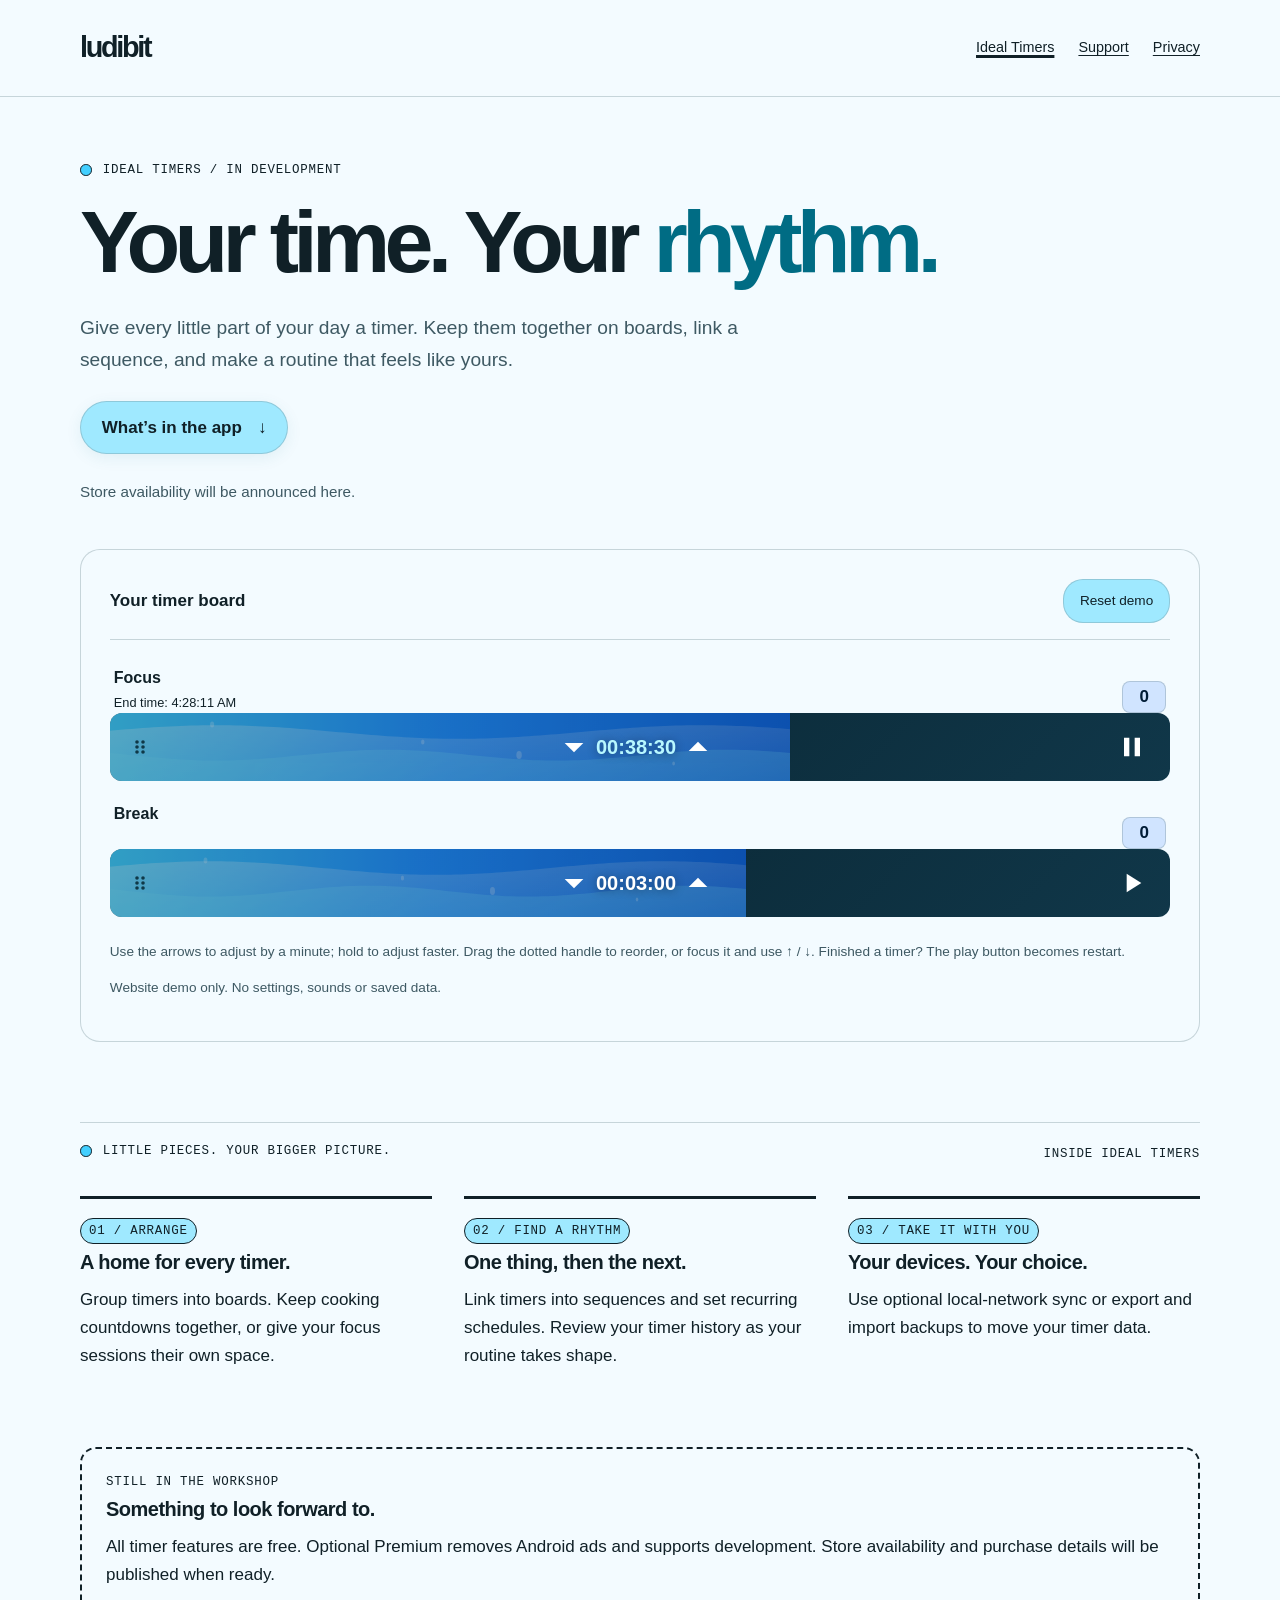
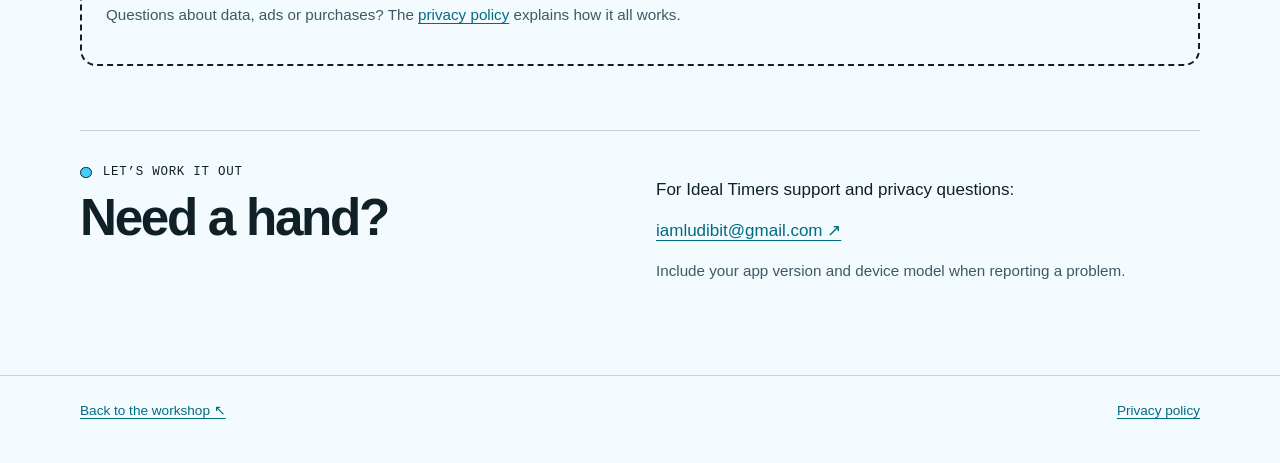
==== ideal_timers/index.html @ 2e37f4b4 "fix(web): start demo completion counters at zero" ====
<!doctype html>
<html lang="en">
<head>
  <meta charset="utf-8">
  <meta name="viewport" content="width=device-width,initial-scale=1">
  <meta name="description" content="Ideal Timers by Ludibit. Build your own rhythm with timer boards, sequences, schedules and history. Try a little timer demo.">
  <title>Ideal Timers — Find your rhythm · Ludibit</title>
  <link rel="stylesheet" href="../styles.css?v=64da4d299724">
  <script src="demo.js?v=54f21d535d3d" defer></script>
</head>
<body>
  <header><nav class="wrap" aria-label="Main navigation">
    <a class="brand" href="/">ludibit</a>
    <div class="links"><a href="/ideal_timers/" aria-current="page">Ideal Timers</a><a href="/ideal_timers/#support">Support</a><a href="/ideal_timers/privacy-policy/">Privacy</a></div>
  </nav></header>
  <main class="wrap">
    <section class="hero app-hero" aria-labelledby="app-title">
      <div><div class="eyebrow">Ideal Timers / In development</div><h1 id="app-title">Your time. <br>Your <em>rhythm.</em></h1><p class="intro">Give every little part of your day a timer. Keep them together on boards, link a sequence, and make a routine that feels like yours.</p><a class="button" href="#details">What’s in the app <span aria-hidden="true">↓</span></a><p class="note">Store availability will be announced here.</p></div>
      <section class="demo" aria-labelledby="demo-title" data-demo>
        <div class="demo-top"><span class="demo-title" id="demo-title">Your timer board</span><button class="board-reset" type="button" hidden>Reset demo</button></div>
        <div class="timer-list"><p class="note">An interactive preview of the app’s blue liquid timers.</p></div>
        <p class="demo-help">Use the arrows to adjust by a minute; hold to adjust faster. Drag the dotted handle to reorder, or focus it and use ↑ / ↓. Finished a timer? The play button becomes restart.</p>
        <p class="demo-status" role="status" aria-live="polite">Website demo only. No settings, sounds or saved data.</p>
        <noscript><p>Enable JavaScript to try the timer board. All app information is available below.</p></noscript>
      </section>
    </section>
    <div class="section-head" id="details"><span class="eyebrow">Little pieces. Your bigger picture.</span><span class="caption">Inside Ideal Timers</span></div>
    <div class="features"><section><span class="index">01 / Arrange</span><h3>A home for every timer.</h3><p>Group timers into boards. Keep cooking countdowns together, or give your focus sessions their own space.</p></section><section><span class="index">02 / Find a rhythm</span><h3>One thing, then the next.</h3><p>Link timers into sequences and set recurring schedules. Review your timer history as your routine takes shape.</p></section><section><span class="index">03 / Take it with you</span><h3>Your devices. Your choice.</h3><p>Use optional local-network sync or export and import backups to move your timer data.</p></section></div>
    <aside class="availability" aria-labelledby="availability-title"><div class="status">Still in the workshop</div><h3 id="availability-title">Something to look forward to.</h3><p>All timer features are free. Optional Premium removes Android ads and supports development. Store availability and purchase details will be published when ready.</p><p class="note">Questions about data, ads or purchases? The <a href="privacy-policy/">privacy policy</a> explains how it all works.</p></aside>
    <section class="contact" id="support" aria-labelledby="support-title"><div><div class="eyebrow">Let’s work it out</div><h2 id="support-title">Need a hand?</h2></div><div><p>For Ideal Timers support and privacy questions:</p><p><a href="mailto:iamludibit@gmail.com">iamludibit@gmail.com ↗</a></p><p class="note">Include your app version and device model when reporting a problem.</p></div></section>
  </main>
  <footer><div class="wrap footer-row"><a href="../">Back to the workshop ↖</a><a href="privacy-policy/">Privacy policy</a></div></footer>
</body>
</html>
---- styles.css ----
/* Shared website palette from lib/theme/flavors/flavor_one_theme.dart. */
:root { color-scheme:light dark; --bg:#f3fbff; --card:#ffffff; --ink:#102027; --muted:#3e5963; --line:#6c879155; --accent:#006c84; --highlight:#42cfff; --button:#9fe9ff; --panel:#d7eef7; --counter:#d0e4ff; --counter-ink:#001c36; --grid:#006c8412; }
* { box-sizing:border-box; }
[hidden] { display:none !important; }
body { margin:0; background:var(--bg); color:var(--ink); font:17px/1.65 Roboto,Arial,sans-serif; }
a { color:var(--accent); text-underline-offset:.22em; }
a:hover { text-decoration-thickness:2px; }
a:focus-visible, button:focus-visible { outline:3px solid var(--accent); outline-offset:5px; }
button, input { font:inherit; }
button { cursor:pointer; }
.wrap { width:min(100% - 3rem,1120px); margin-inline:auto; }
header { padding:1.5rem 0; border-bottom:1px solid var(--line); }
nav { display:flex; align-items:center; justify-content:space-between; gap:1rem; flex-wrap:wrap; }
.brand { display:inline-flex; align-items:center; gap:.65rem; color:var(--ink); font-weight:900; text-decoration:none; font-size:1.8rem; letter-spacing:-.08em; }
.links { display:flex; flex-wrap:wrap; gap:.6rem 1.5rem; font-size:.9rem; }
.links a { color:var(--ink); }
.links [aria-current=page] { text-decoration-thickness:3px; }
main { padding:4rem 0; }
h1,h2,h3 { line-height:1.06; }
h1 { font-size:clamp(3rem,8vw,6.5rem); font-weight:900; letter-spacing:-.065em; margin:1rem 0 1.5rem; }
h2 { font-size:clamp(2rem,4vw,3.2rem); letter-spacing:-.045em; margin:.6rem 0 1.2rem; }
h3 { font-size:1.25rem; letter-spacing:-.025em; margin:.5rem 0; }
p { margin:.8rem 0; }
.eyebrow,.status,.index,.caption { font: .78rem/1.5 'Courier New',monospace; letter-spacing:.06em; text-transform:uppercase; }
.eyebrow { display:flex; align-items:center; gap:.7rem; }
.eyebrow::before { content:''; width:.6rem; height:.6rem; background:var(--highlight); border:1px solid var(--ink); border-radius:50%; }
.intro { font-size:1.2rem; max-width:36rem; color:var(--muted); }
.hero { display:grid; grid-template-columns:1.2fr 1fr; align-items:center; gap:3rem; padding-bottom:5rem; }
.hero h1 em,.studio-intro h1 em { font-style:normal; color:var(--accent); font-weight:700; letter-spacing:-.065em; }
.button { display:inline-flex; align-items:center; justify-content:center; gap:1rem; border:1px solid var(--line); border-radius:99px; padding:.7rem 1.3rem; background:var(--button); color:var(--ink); font-weight:700; text-decoration:none; box-shadow:0 4px 16px #006c8415; margin:.8rem .3rem .8rem 0; }
.button:hover { transform:translateY(-2px); }
.section-head { display:flex; align-items:baseline; justify-content:space-between; flex-wrap:wrap; gap:1rem; border-top:1px solid var(--line); padding-top:1.2rem; }
/* The studio directory is text-led. Product visuals must reflect the real app. */
.studio-intro { padding:1rem 0 4.5rem; max-width:950px; }
.studio-intro h1 { font-size:clamp(3rem,7.5vw,6rem); }
.studio-intro .intro { max-width:43rem; }
.section-head h2 { margin:0 0 .7rem; font-size:clamp(1.5rem,3vw,2rem); }
.app-list { list-style:none; padding:0; margin:1.5rem 0 4.5rem; }
.app-entry { display:grid; grid-template-columns:60px 1fr 60px; gap:1.5rem; padding:2.5rem 1.5rem; border-top:1px solid var(--line); border-bottom:1px solid var(--line); color:var(--ink); text-decoration:none; }
.app-entry:hover { background:var(--panel); }
.app-number { font:1rem 'Courier New',monospace; color:var(--muted); padding-top:.4rem; }
.app-entry h3 { font-size:clamp(1.8rem,4vw,2.8rem); margin:.6rem 0; }
.app-entry p { color:var(--muted); max-width:40rem; }
.app-entry-link { display:inline-block; margin-top:.7rem; color:var(--accent); text-decoration:underline; text-underline-offset:.22em; }
.app-entry-arrow { font-size:2rem; color:var(--accent); align-self:center; justify-self:end; }
.contact { display:grid; grid-template-columns:1fr 1fr; gap:2rem; padding:2rem 0 1rem; border-top:1px solid var(--line); }
.contact a { overflow-wrap:anywhere; }
footer { padding:1.5rem 0 2.5rem; border-top:1px solid var(--line); font-size:.85rem; color:var(--muted); }
.footer-row { display:flex; flex-wrap:wrap; justify-content:space-between; gap:.5rem 2rem; }
.note { color:var(--muted); font-size:.95rem; }
/* The app tile: title and counter above a 68px liquid progress bar. */
.app-hero { grid-template-columns:1fr; gap:2rem; }
.app-hero h1 { font-size:clamp(3rem,7vw,5.5rem); }
.app-hero h1 br { display:none; }
.app-hero .intro { max-width:46rem; }
.demo { min-width:0; background:var(--bg); border:1px solid var(--line); border-radius:20px; padding:clamp(.8rem,2.5vw,1.8rem); }
.demo-top { display:flex; justify-content:space-between; flex-wrap:wrap; gap:1rem; align-items:center; padding-bottom:1rem; border-bottom:1px solid var(--line); }
.demo-title { font-weight:700; }
.timer-list { margin:1.5rem 0; }
.timer { margin:1.2rem 0; }
.timer-heading { display:flex; justify-content:space-between; align-items:end; gap:1rem; padding:0 4px; }
.timer-heading strong { font-size:1rem; }
.timer-end { display:block; min-height:1.3rem; font-size:.8rem; }
.timer-counter { display:grid; place-items:center; align-self:end; min-width:44px; height:32px; padding:0 .7rem; border-radius:8px; color:var(--counter-ink); background:var(--counter); font-weight:700; border:1px solid var(--line); }
.timer-track { position:relative; height:68px; border-radius:12px; overflow:hidden; background:linear-gradient(135deg,#08212c,#103749); }
.liquid-fill { position:absolute; inset:0 auto 0 0; width:var(--progress,100%); background:linear-gradient(90deg,#42cfff,#1f8bff,#0d5fdb); opacity:.72; pointer-events:none; }
.liquid-fill svg { display:block; width:100%; height:100%; }
.timer-controls { position:relative; height:100%; display:grid; grid-template-columns:44px 1fr 52px; gap:4px; align-items:center; padding:0 8px; }
.timer-adjust { display:flex; justify-content:center; align-items:center; min-width:0; }
.timer output { font:700 clamp(1rem,2vw,1.25rem)/1 Roboto,Arial,sans-serif; color:white; font-variant-numeric:tabular-nums; white-space:nowrap; text-shadow:0 1px 10px #0006; }
.timer[data-running=true] output { color:#b8f7ff; }
.timer button { display:grid; place-items:center; width:44px; height:44px; background:none; border:0; border-radius:8px; padding:0; color:white; touch-action:manipulation; }
.timer button:hover { background:#ffffff18; }
.timer button:focus-visible { outline:2px solid white; outline-offset:-4px; }
.timer svg.icon { width:32px; height:32px; fill:currentColor; }
.timer .drag-handle { cursor:grab; touch-action:none; color:var(--handle-color,#001f29cc); }
.timer .drag-handle:active { cursor:grabbing; }
.timer .drag-handle svg { width:24px; height:24px; }
.timer.is-dragging { outline:2px dashed var(--accent); outline-offset:5px; border-radius:8px; }
.demo .caption { font-size:.72rem; }
.demo-status { min-height:1.6em; font-size:.85rem; color:var(--muted); }
.demo-help { font-size:.85rem; color:var(--muted); margin-bottom:0; }
.demo button.board-reset { background:var(--button); color:var(--ink); border:1px solid var(--line); border-radius:20px; padding:.4rem 1rem; min-height:44px; font-size:.85rem; }
.features { display:grid; grid-template-columns:repeat(3,minmax(0,1fr)); gap:2rem; margin:2rem 0 4rem; }
.features section { border-top:3px solid var(--ink); padding-top:1rem; }
.features .index { display:inline-block; background:var(--button); color:var(--ink); border:1px solid var(--ink); padding:.15rem .5rem; border-radius:99px; }
.availability { border:2px dashed var(--ink); border-radius:1rem; padding:1.5rem; margin:2rem 0 4rem; }
.policy-width { max-width:760px; }
.policy { overflow-wrap:anywhere; }
.policy h1 { font-size:clamp(2.4rem,7vw,3.8rem); }
.policy h2 { margin-top:2.2em; font-size:1.45rem; letter-spacing:-.025em; line-height:1.25; }
.policy h3 { margin-top:1.8em; }
.policy li { margin:.5em 0; }
.policy ul { padding-left:1.4em; }
.policy h2,.policy h3 { scroll-margin-top:24px; }
@media(max-width:760px) {
 .hero { grid-template-columns:1fr; gap:2.5rem; padding-bottom:3.5rem; }
 .contact { grid-template-columns:1fr; }
 .app-entry { grid-template-columns:1fr 32px; padding:1.5rem .5rem; gap:1rem; }
 .app-number { display:none; }
 .studio-intro { padding-bottom:3rem; }
 .features { grid-template-columns:1fr; gap:1rem; }
 main { padding:2.5rem 0; }
 .timer-controls { grid-template-columns:36px 1fr 40px; padding:0 2px; gap:0; }
 .timer button { width:36px; }
 .timer output { font-size:1rem; }
}
@media(prefers-color-scheme:dark) {
 :root { --bg:#071e28; --card:#0d2b37; --ink:#e3f4fa; --muted:#b6cbd4; --line:#879ca54d; --accent:#6fd3f3; --highlight:#42cfff; --button:#004d61; --panel:#183743; --counter:#11476f; --counter-ink:#d0e4ff; --grid:#6fd3f312; }
}
@media(prefers-reduced-motion:no-preference) { .button { transition:transform .15s; } .liquid-fill { transition:width .28s ease-out; } }
@media print {
 body { background:white; color:black; }
 header,footer { display:none; }
 .policy { width:100%; max-width:none; padding:0; }
 .policy a { color:inherit; }
 .policy h2,.policy h3 { break-after:avoid; }
}
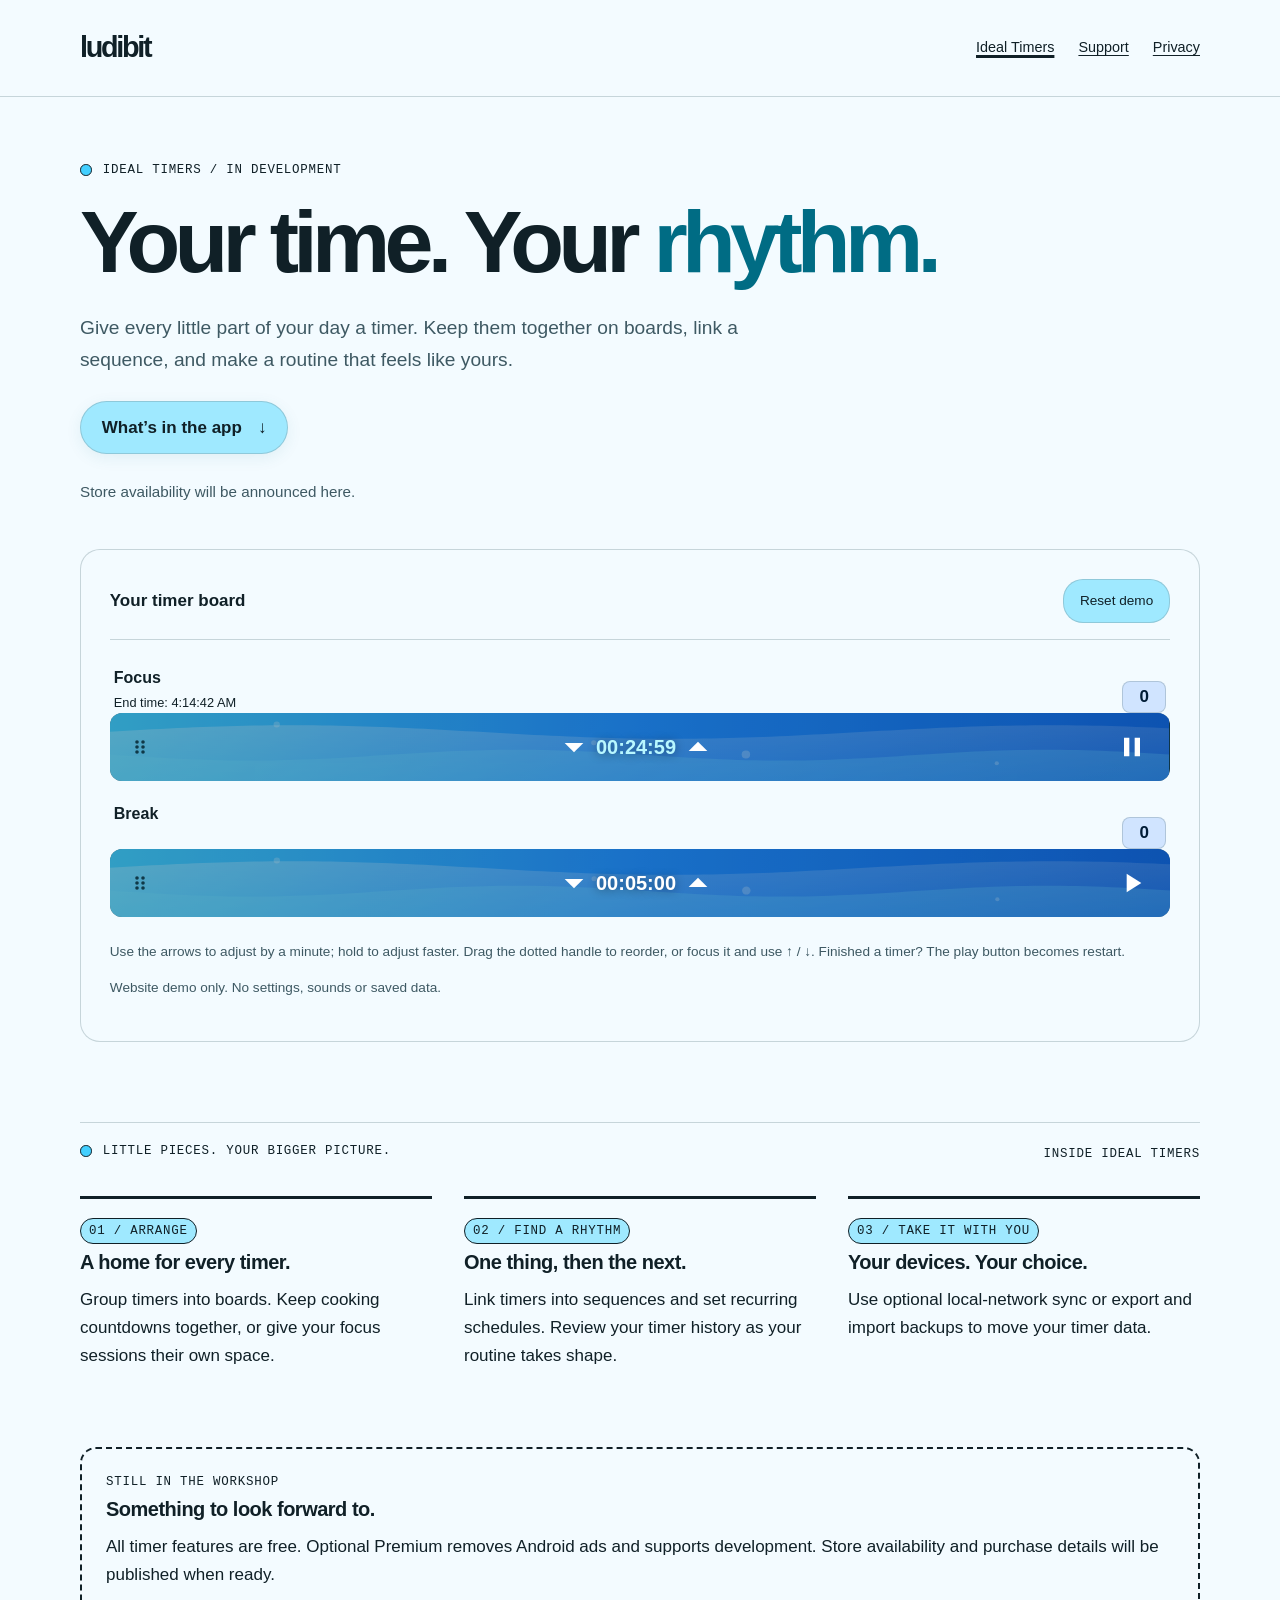
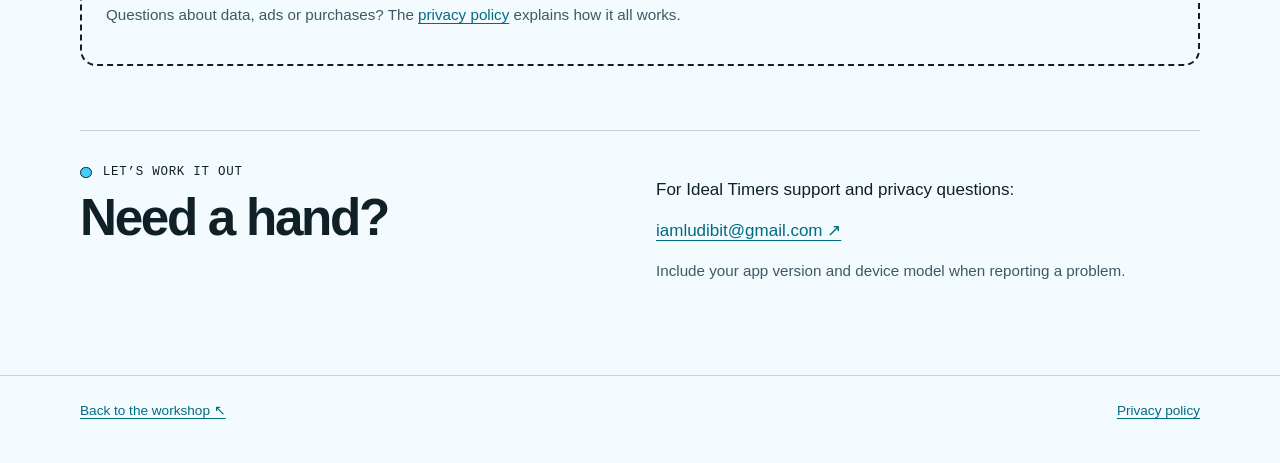
==== commit 1ef60d87: "fix(web): use 25-minute focus and 5-minute break defaults" ====
--- a/ideal_timers/index.html
+++ b/ideal_timers/index.html
@@ -6,7 +6,7 @@
   <meta name="description" content="Ideal Timers by Ludibit. Build your own rhythm with timer boards, sequences, schedules and history. Try a little timer demo.">
   <title>Ideal Timers — Find your rhythm · Ludibit</title>
   <link rel="stylesheet" href="../styles.css?v=64da4d299724">
-  <script src="demo.js?v=54f21d535d3d" defer></script>
+  <script src="demo.js?v=88706594e7e1" defer></script>
 </head>
 <body>
   <header><nav class="wrap" aria-label="Main navigation">
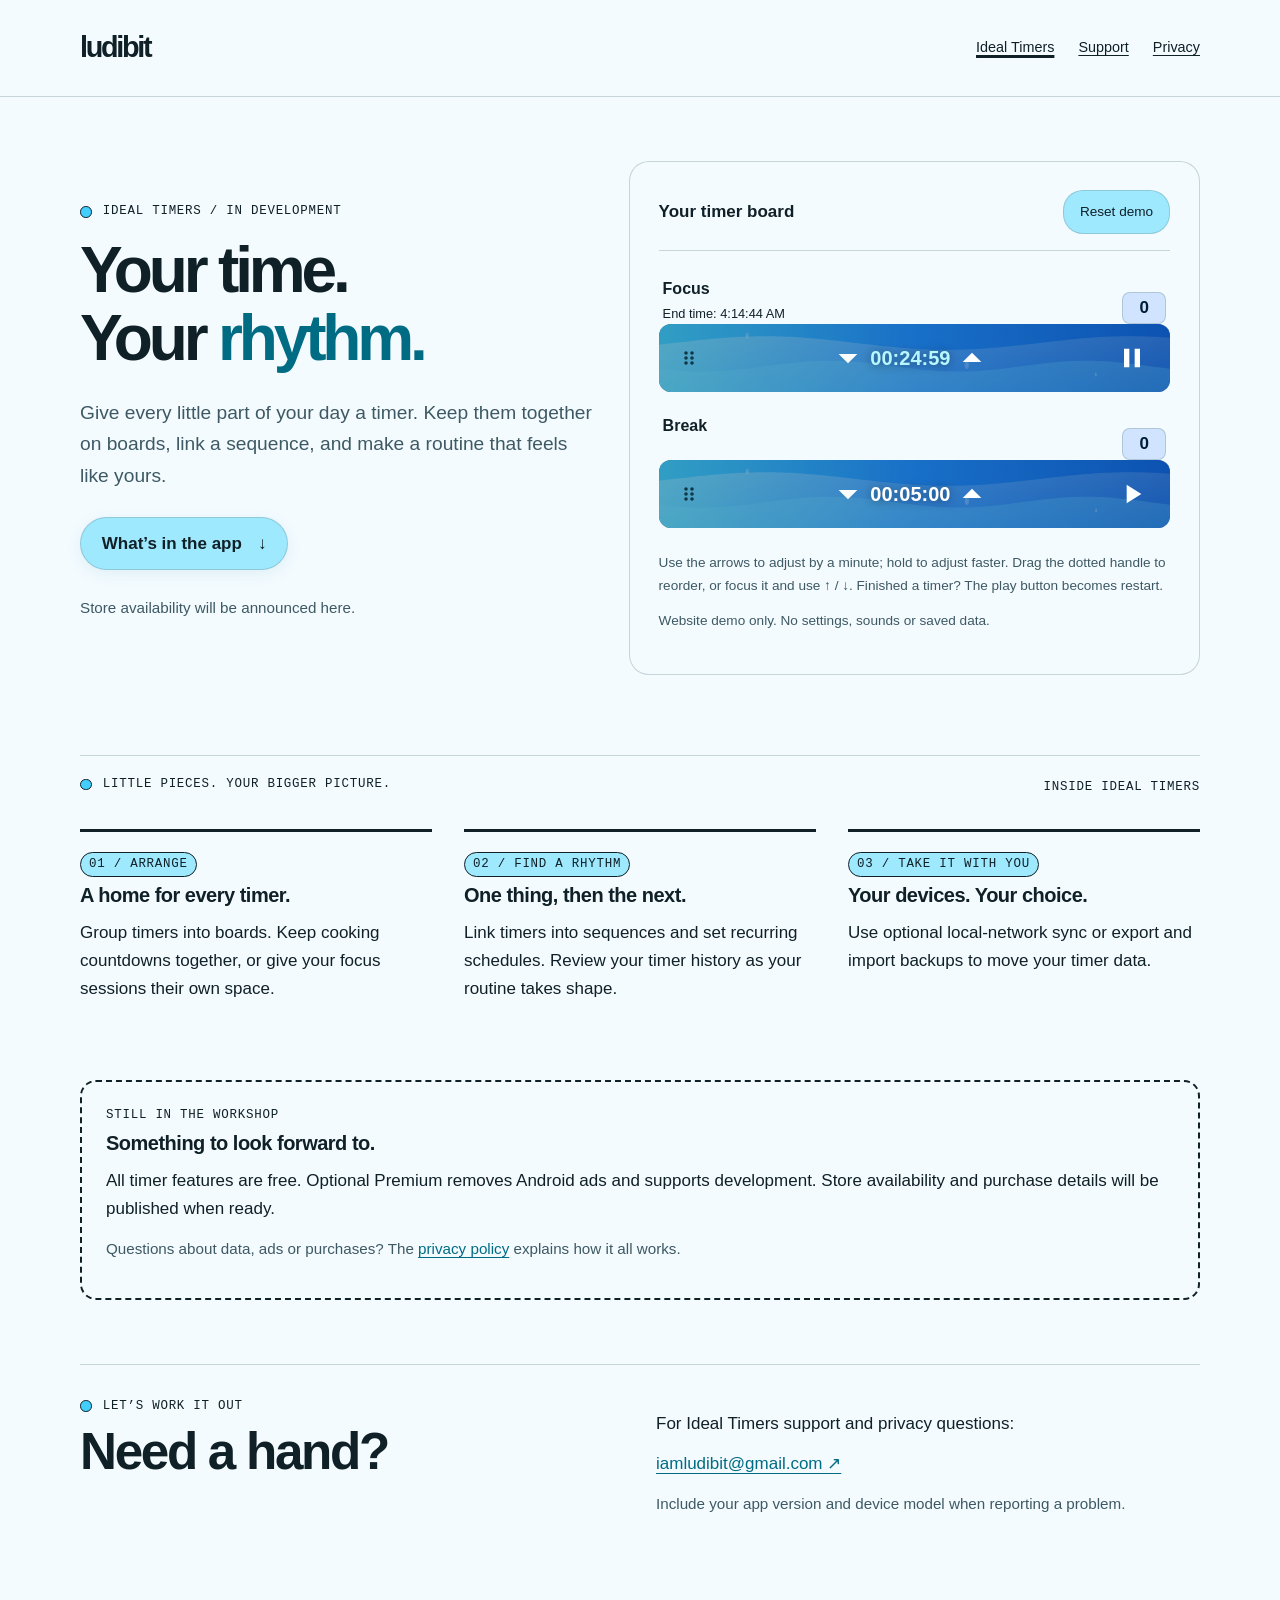
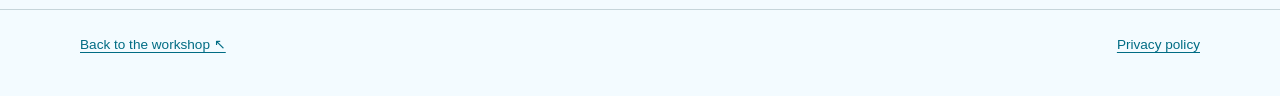
==== commit 391dd0d7: "style(web): place timer demo beside app introduction" ====
--- a/ideal_timers/index.html
+++ b/ideal_timers/index.html
@@ -5,7 +5,7 @@
   <meta name="viewport" content="width=device-width,initial-scale=1">
   <meta name="description" content="Ideal Timers by Ludibit. Build your own rhythm with timer boards, sequences, schedules and history. Try a little timer demo.">
   <title>Ideal Timers — Find your rhythm · Ludibit</title>
-  <link rel="stylesheet" href="../styles.css?v=64da4d299724">
+  <link rel="stylesheet" href="../styles.css?v=c0028bbda353">
   <script src="demo.js?v=88706594e7e1" defer></script>
 </head>
 <body>
--- a/styles.css
+++ b/styles.css
@@ -49,9 +49,8 @@
 .footer-row { display:flex; flex-wrap:wrap; justify-content:space-between; gap:.5rem 2rem; }
 .note { color:var(--muted); font-size:.95rem; }
 /* The app tile: title and counter above a 68px liquid progress bar. */
-.app-hero { grid-template-columns:1fr; gap:2rem; }
-.app-hero h1 { font-size:clamp(3rem,7vw,5.5rem); }
-.app-hero h1 br { display:none; }
+.app-hero { grid-template-columns:minmax(0,.95fr) minmax(0,1.05fr); gap:2rem; }
+.app-hero h1 { font-size:clamp(3rem,5vw,4.5rem); }
 .app-hero .intro { max-width:46rem; }
 .demo { min-width:0; background:var(--bg); border:1px solid var(--line); border-radius:20px; padding:clamp(.8rem,2.5vw,1.8rem); }
 .demo-top { display:flex; justify-content:space-between; flex-wrap:wrap; gap:1rem; align-items:center; padding-bottom:1rem; border-bottom:1px solid var(--line); }
@@ -93,6 +92,9 @@
 .policy li { margin:.5em 0; }
 .policy ul { padding-left:1.4em; }
 .policy h2,.policy h3 { scroll-margin-top:24px; }
+@media(max-width:960px) {
+ .app-hero { grid-template-columns:1fr; }
+}
 @media(max-width:760px) {
  .hero { grid-template-columns:1fr; gap:2.5rem; padding-bottom:3.5rem; }
  .contact { grid-template-columns:1fr; }
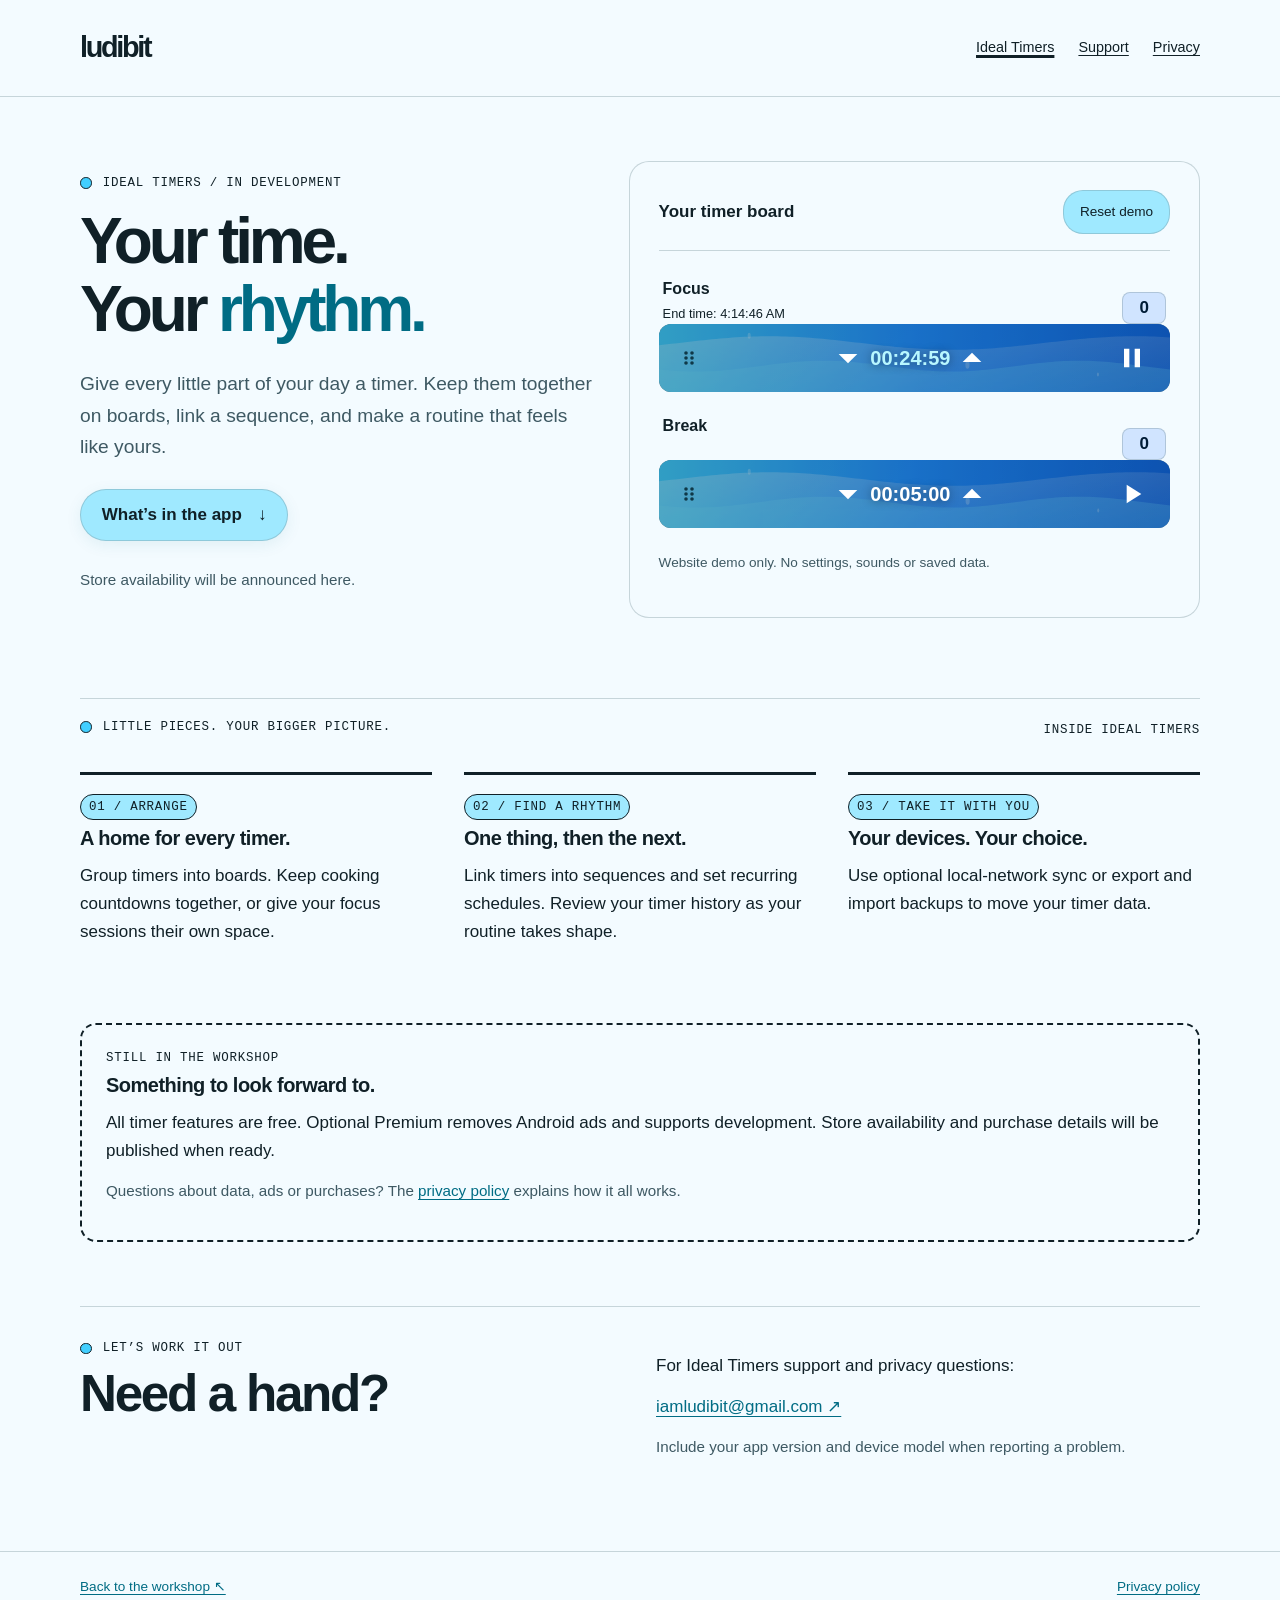
==== commit 594b44e3: "style(web): remove timer demo instructions" ====
--- a/ideal_timers/index.html
+++ b/ideal_timers/index.html
@@ -19,7 +19,6 @@
       <section class="demo" aria-labelledby="demo-title" data-demo>
         <div class="demo-top"><span class="demo-title" id="demo-title">Your timer board</span><button class="board-reset" type="button" hidden>Reset demo</button></div>
         <div class="timer-list"><p class="note">An interactive preview of the app’s blue liquid timers.</p></div>
-        <p class="demo-help">Use the arrows to adjust by a minute; hold to adjust faster. Drag the dotted handle to reorder, or focus it and use ↑ / ↓. Finished a timer? The play button becomes restart.</p>
         <p class="demo-status" role="status" aria-live="polite">Website demo only. No settings, sounds or saved data.</p>
         <noscript><p>Enable JavaScript to try the timer board. All app information is available below.</p></noscript>
       </section>
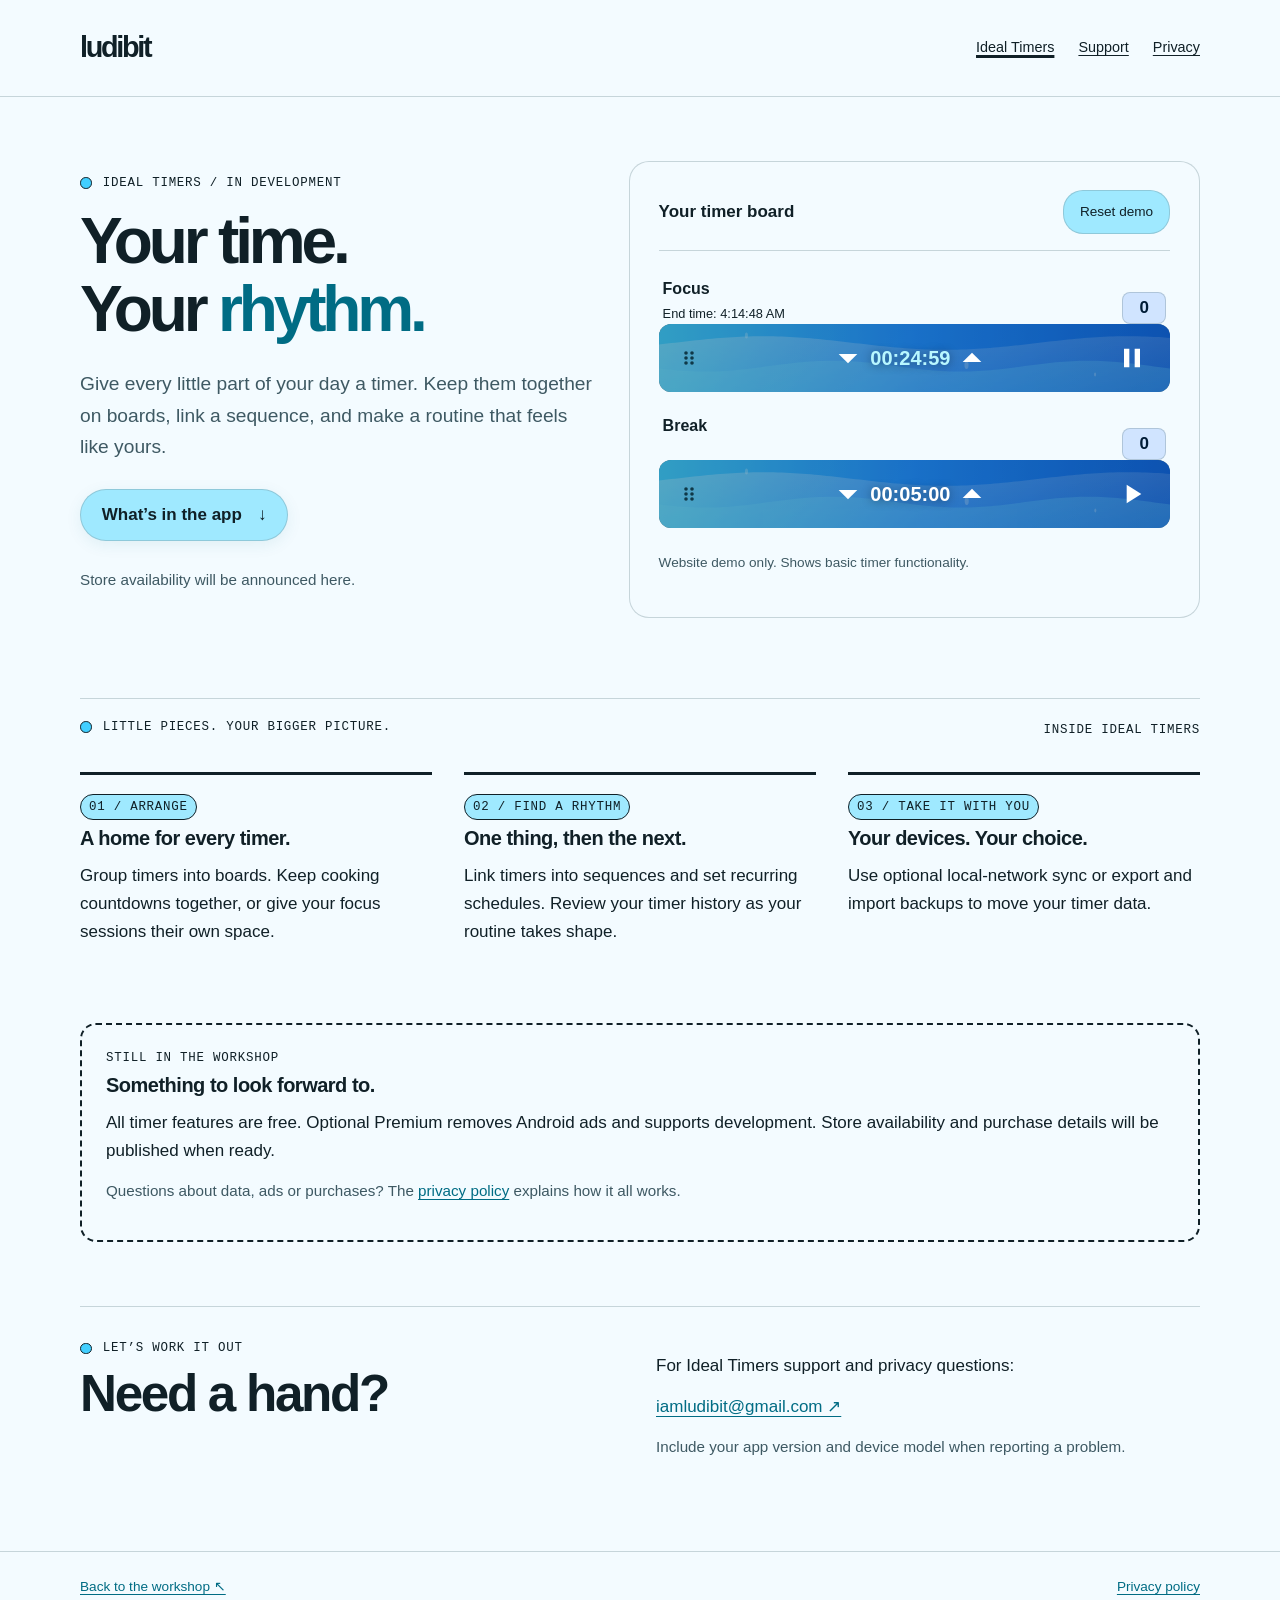
==== commit e32cf112: "fix(web): keep timer demo disclaimer constant" ====
--- a/ideal_timers/index.html
+++ b/ideal_timers/index.html
@@ -5,8 +5,8 @@
   <meta name="viewport" content="width=device-width,initial-scale=1">
   <meta name="description" content="Ideal Timers by Ludibit. Build your own rhythm with timer boards, sequences, schedules and history. Try a little timer demo.">
   <title>Ideal Timers — Find your rhythm · Ludibit</title>
-  <link rel="stylesheet" href="../styles.css?v=c0028bbda353">
-  <script src="demo.js?v=88706594e7e1" defer></script>
+  <link rel="stylesheet" href="../styles.css?v=d5ea6af3157f">
+  <script src="demo.js?v=3c2bd260f013" defer></script>
 </head>
 <body>
   <header><nav class="wrap" aria-label="Main navigation">
@@ -19,7 +19,7 @@
       <section class="demo" aria-labelledby="demo-title" data-demo>
         <div class="demo-top"><span class="demo-title" id="demo-title">Your timer board</span><button class="board-reset" type="button" hidden>Reset demo</button></div>
         <div class="timer-list"><p class="note">An interactive preview of the app’s blue liquid timers.</p></div>
-        <p class="demo-status" role="status" aria-live="polite">Website demo only. No settings, sounds or saved data.</p>
+        <p class="demo-status">Website demo only. Shows basic timer functionality.</p>
         <noscript><p>Enable JavaScript to try the timer board. All app information is available below.</p></noscript>
       </section>
     </section>
--- a/styles.css
+++ b/styles.css
@@ -2,6 +2,7 @@
 :root { color-scheme:light dark; --bg:#f3fbff; --card:#ffffff; --ink:#102027; --muted:#3e5963; --line:#6c879155; --accent:#006c84; --highlight:#42cfff; --button:#9fe9ff; --panel:#d7eef7; --counter:#d0e4ff; --counter-ink:#001c36; --grid:#006c8412; }
 * { box-sizing:border-box; }
 [hidden] { display:none !important; }
+.sr-only { position:absolute; width:1px; height:1px; padding:0; margin:-1px; overflow:hidden; clip-path:inset(50%); white-space:nowrap; border:0; }
 body { margin:0; background:var(--bg); color:var(--ink); font:17px/1.65 Roboto,Arial,sans-serif; }
 a { color:var(--accent); text-underline-offset:.22em; }
 a:hover { text-decoration-thickness:2px; }
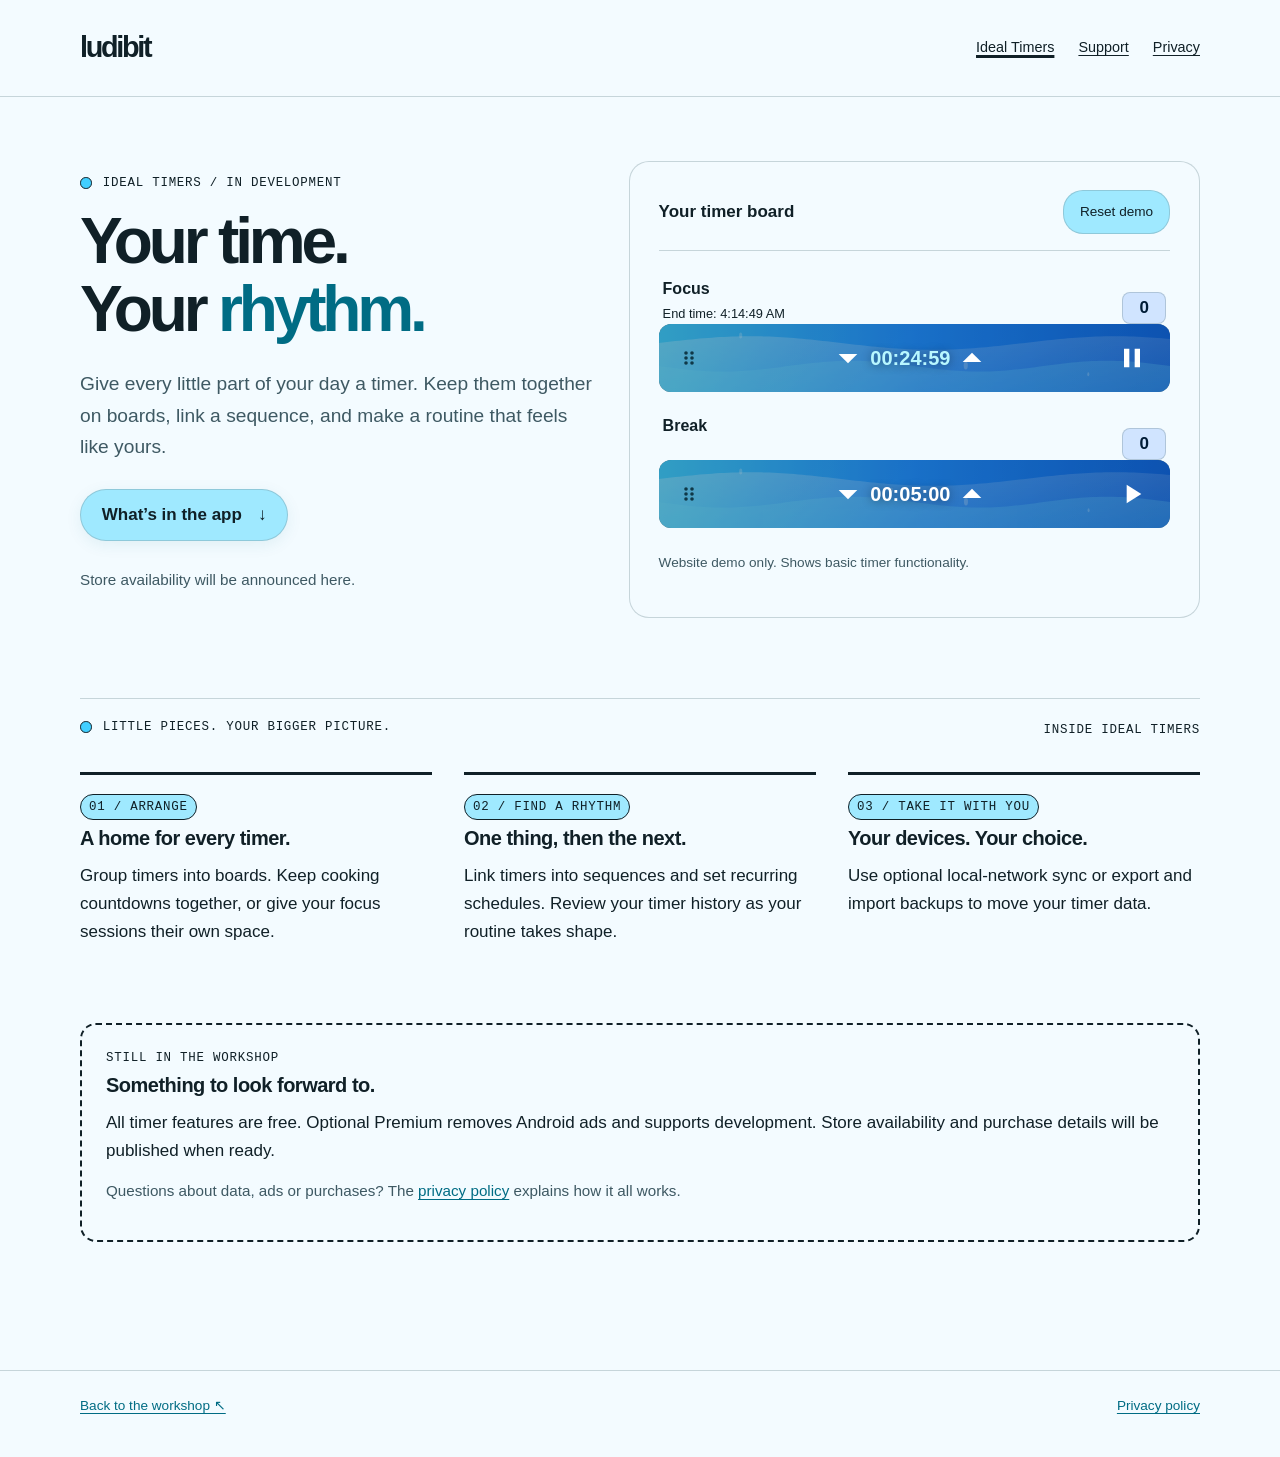
==== commit a36168a2: "feat(web): consolidate support on a header-linked page" ====
--- a/ideal_timers/index.html
+++ b/ideal_timers/index.html
@@ -11,7 +11,7 @@
 <body>
   <header><nav class="wrap" aria-label="Main navigation">
     <a class="brand" href="/">ludibit</a>
-    <div class="links"><a href="/ideal_timers/" aria-current="page">Ideal Timers</a><a href="/ideal_timers/#support">Support</a><a href="/ideal_timers/privacy-policy/">Privacy</a></div>
+    <div class="links"><a href="/ideal_timers/" aria-current="page">Ideal Timers</a><a href="/support/">Support</a><a href="/ideal_timers/privacy-policy/">Privacy</a></div>
   </nav></header>
   <main class="wrap">
     <section class="hero app-hero" aria-labelledby="app-title">
@@ -26,7 +26,6 @@
     <div class="section-head" id="details"><span class="eyebrow">Little pieces. Your bigger picture.</span><span class="caption">Inside Ideal Timers</span></div>
     <div class="features"><section><span class="index">01 / Arrange</span><h3>A home for every timer.</h3><p>Group timers into boards. Keep cooking countdowns together, or give your focus sessions their own space.</p></section><section><span class="index">02 / Find a rhythm</span><h3>One thing, then the next.</h3><p>Link timers into sequences and set recurring schedules. Review your timer history as your routine takes shape.</p></section><section><span class="index">03 / Take it with you</span><h3>Your devices. Your choice.</h3><p>Use optional local-network sync or export and import backups to move your timer data.</p></section></div>
     <aside class="availability" aria-labelledby="availability-title"><div class="status">Still in the workshop</div><h3 id="availability-title">Something to look forward to.</h3><p>All timer features are free. Optional Premium removes Android ads and supports development. Store availability and purchase details will be published when ready.</p><p class="note">Questions about data, ads or purchases? The <a href="privacy-policy/">privacy policy</a> explains how it all works.</p></aside>
-    <section class="contact" id="support" aria-labelledby="support-title"><div><div class="eyebrow">Let’s work it out</div><h2 id="support-title">Need a hand?</h2></div><div><p>For Ideal Timers support and privacy questions:</p><p><a href="mailto:iamludibit@gmail.com">iamludibit@gmail.com ↗</a></p><p class="note">Include your app version and device model when reporting a problem.</p></div></section>
   </main>
   <footer><div class="wrap footer-row"><a href="../">Back to the workshop ↖</a><a href="privacy-policy/">Privacy policy</a></div></footer>
 </body>
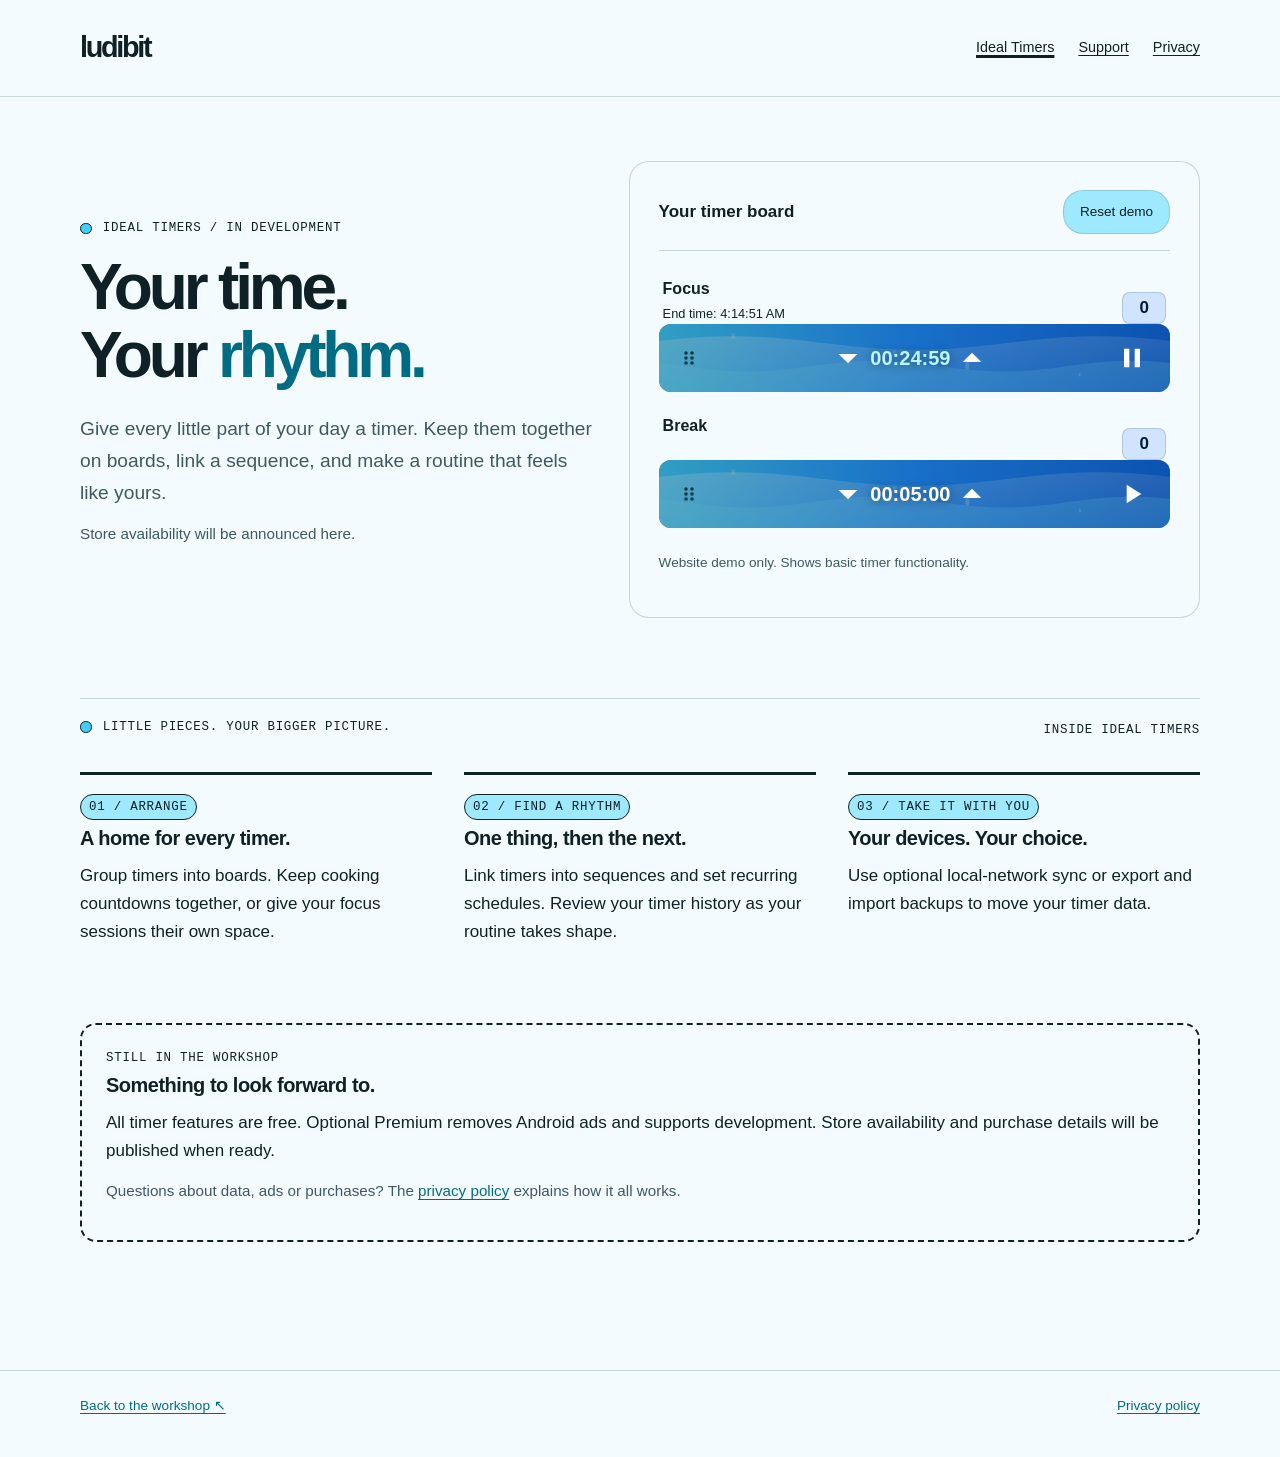
==== commit 6e57421d: "style(web): remove redundant app-details button" ====
--- a/ideal_timers/index.html
+++ b/ideal_timers/index.html
@@ -15,7 +15,7 @@
   </nav></header>
   <main class="wrap">
     <section class="hero app-hero" aria-labelledby="app-title">
-      <div><div class="eyebrow">Ideal Timers / In development</div><h1 id="app-title">Your time. <br>Your <em>rhythm.</em></h1><p class="intro">Give every little part of your day a timer. Keep them together on boards, link a sequence, and make a routine that feels like yours.</p><a class="button" href="#details">What’s in the app <span aria-hidden="true">↓</span></a><p class="note">Store availability will be announced here.</p></div>
+      <div><div class="eyebrow">Ideal Timers / In development</div><h1 id="app-title">Your time. <br>Your <em>rhythm.</em></h1><p class="intro">Give every little part of your day a timer. Keep them together on boards, link a sequence, and make a routine that feels like yours.</p><p class="note">Store availability will be announced here.</p></div>
       <section class="demo" aria-labelledby="demo-title" data-demo>
         <div class="demo-top"><span class="demo-title" id="demo-title">Your timer board</span><button class="board-reset" type="button" hidden>Reset demo</button></div>
         <div class="timer-list"><p class="note">An interactive preview of the app’s blue liquid timers.</p></div>
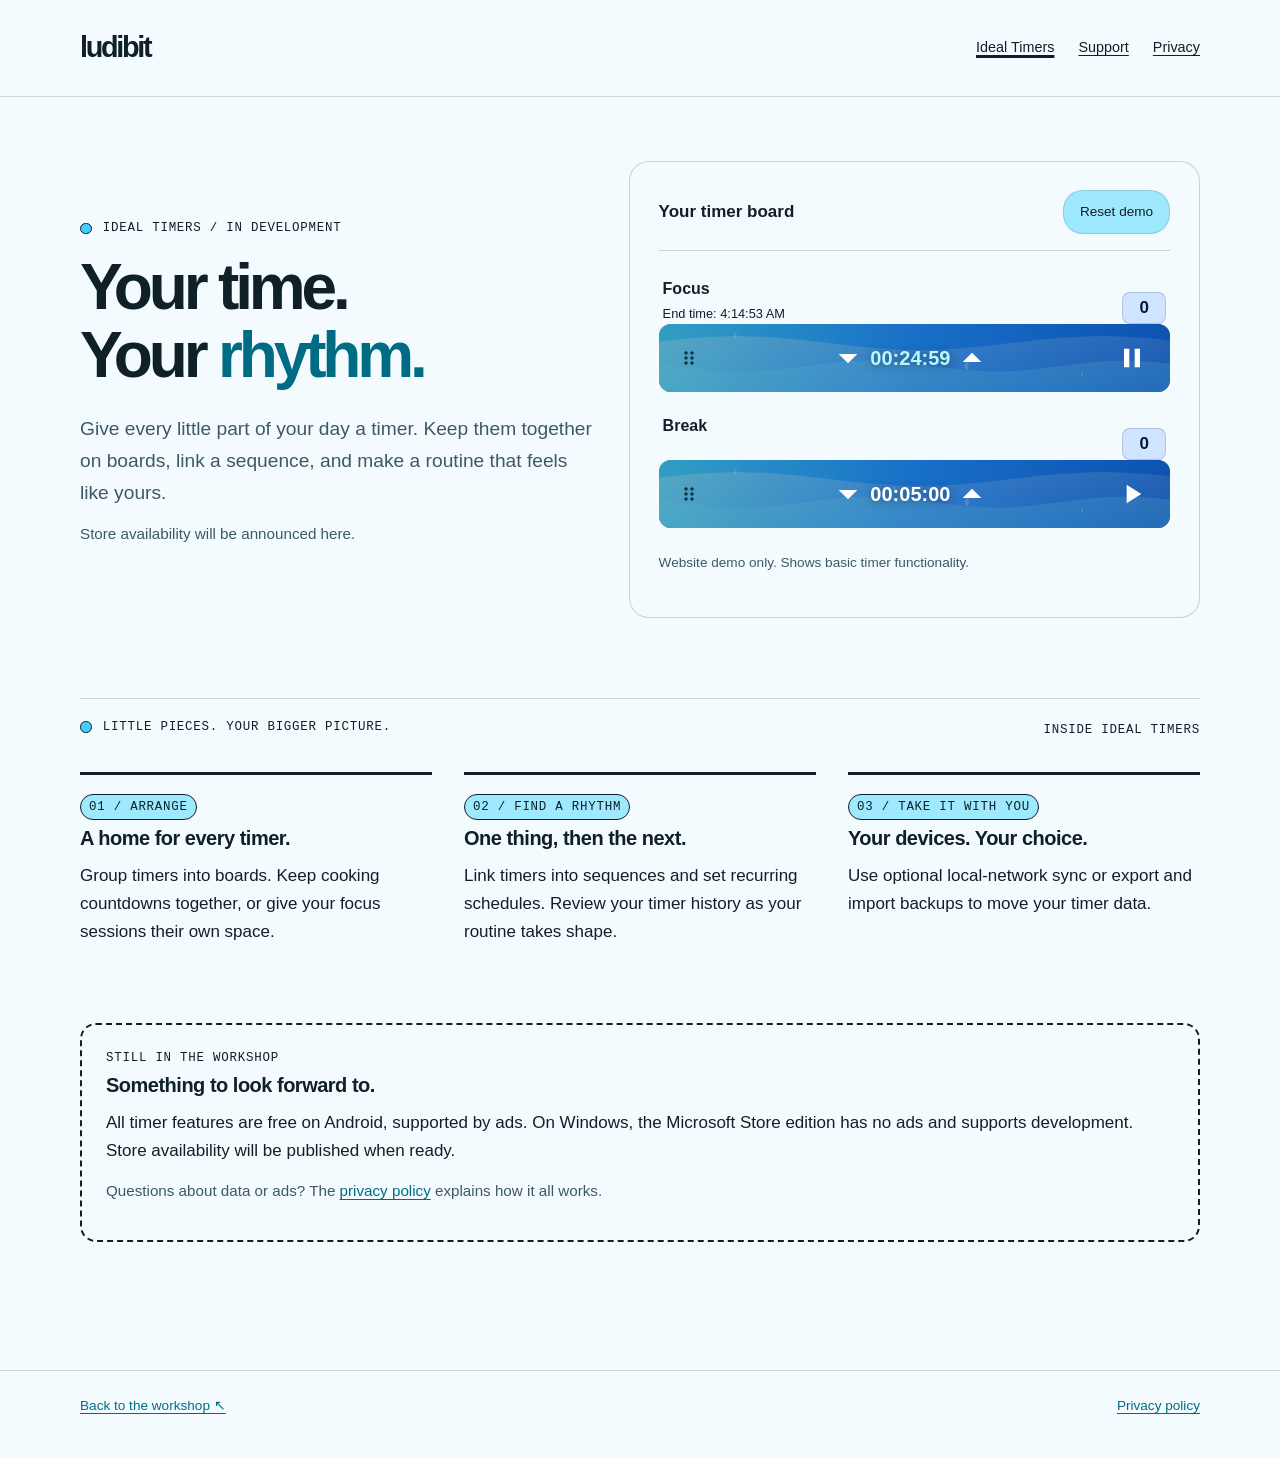
==== commit c8eae67d: "docs: align Ideal Timers pages with launch editions" ====
--- a/ideal_timers/index.html
+++ b/ideal_timers/index.html
@@ -25,7 +25,7 @@
     </section>
     <div class="section-head" id="details"><span class="eyebrow">Little pieces. Your bigger picture.</span><span class="caption">Inside Ideal Timers</span></div>
     <div class="features"><section><span class="index">01 / Arrange</span><h3>A home for every timer.</h3><p>Group timers into boards. Keep cooking countdowns together, or give your focus sessions their own space.</p></section><section><span class="index">02 / Find a rhythm</span><h3>One thing, then the next.</h3><p>Link timers into sequences and set recurring schedules. Review your timer history as your routine takes shape.</p></section><section><span class="index">03 / Take it with you</span><h3>Your devices. Your choice.</h3><p>Use optional local-network sync or export and import backups to move your timer data.</p></section></div>
-    <aside class="availability" aria-labelledby="availability-title"><div class="status">Still in the workshop</div><h3 id="availability-title">Something to look forward to.</h3><p>All timer features are free. Optional Premium removes Android ads and supports development. Store availability and purchase details will be published when ready.</p><p class="note">Questions about data, ads or purchases? The <a href="privacy-policy/">privacy policy</a> explains how it all works.</p></aside>
+    <aside class="availability" aria-labelledby="availability-title"><div class="status">Still in the workshop</div><h3 id="availability-title">Something to look forward to.</h3><p>All timer features are free on Android, supported by ads. On Windows, the Microsoft Store edition has no ads and supports development. Store availability will be published when ready.</p><p class="note">Questions about data or ads? The <a href="privacy-policy/">privacy policy</a> explains how it all works.</p></aside>
   </main>
   <footer><div class="wrap footer-row"><a href="../">Back to the workshop ↖</a><a href="privacy-policy/">Privacy policy</a></div></footer>
 </body>
